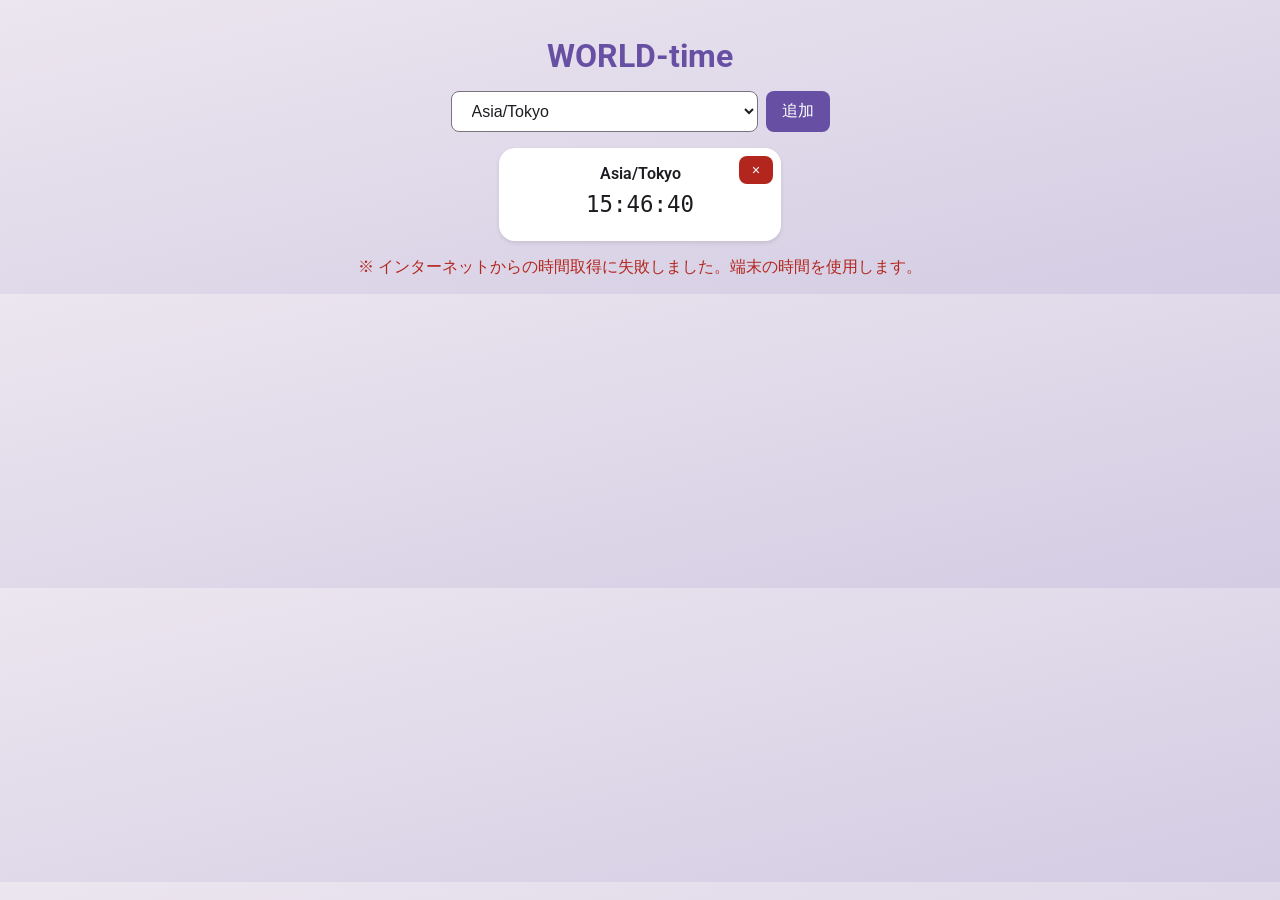
==== index.html @ 31d9c5e5 "version 1.0 password generation app version 1.0" ====
<!DOCTYPE html>
<html lang="ja">
<head>
  <meta charset="UTF-8" />
  <meta name="viewport" content="width=device-width, initial-scale=1" />
  <title>WORLDtime</title>
  <link href="https://fonts.googleapis.com/css2?family=Roboto&display=swap" rel="stylesheet" />
  <link rel="icon" href="icon-light.png" type="image/png" />
  <style>
    :root {
      --md-sys-color-primary: #6750A4;
      --md-sys-color-on-primary: #FFFFFF;
      --md-sys-color-surface: #ECE6F0;
      --md-sys-color-on-surface: #1C1B1F;
      --md-sys-color-error: #B3261E;
      --md-sys-color-outline: #79747E;
    }

    body {
      font-family: 'Roboto', sans-serif;
      margin: 0;
      background: linear-gradient(to bottom right, #ECE6F0, #D3CCE3);
      color: var(--md-sys-color-on-surface);
      padding: 1rem;
    }

    h1 {
      text-align: center;
      font-size: 2rem;
      color: var(--md-sys-color-primary);
      margin-bottom: 1rem;
    }

    .controls {
      display: flex;
      flex-wrap: wrap;
      gap: 0.5rem;
      justify-content: center;
      margin-bottom: 1rem;
    }

    select, button {
      font-size: 1rem;
      padding: 0.6rem 1rem;
      border: none;
      border-radius: 8px;
      cursor: pointer;
      transition: background-color 0.3s ease;
    }

    select {
      background: white;
      color: var(--md-sys-color-on-surface);
      border: 1px solid var(--md-sys-color-outline);
      min-width: 200px;
    }

    button {
      background: var(--md-sys-color-primary);
      color: var(--md-sys-color-on-primary);
    }

    button:hover {
      background: #7F67BE;
    }

    .timezone-container {
      display: flex;
      flex-wrap: wrap;
      gap: 1rem;
      justify-content: center;
    }

    .timezone {
      background: white;
      padding: 1rem;
      border-radius: 16px;
      box-shadow: 0 2px 4px rgba(0,0,0,0.1);
      display: flex;
      flex-direction: column;
      align-items: center;
      min-width: 250px;
      position: relative;
    }

    .label {
      font-weight: 600;
      margin-bottom: 0.5rem;
      text-align: center;
      word-break: break-word;
    }

    .time {
      font-family: monospace;
      font-size: 1.4rem;
      margin-bottom: 0.5rem;
    }

    .remove-button {
      background: var(--md-sys-color-error);
      color: white;
      border: none;
      border-radius: 8px;
      padding: 0.4rem 0.8rem;
      font-size: 0.9rem;
      cursor: pointer;
      position: absolute;
      top: 8px;
      right: 8px;
      transition: background-color 0.3s ease;
    }

    .remove-button:hover {
      background: #9B1B17;
    }

    .error-message {
      color: var(--md-sys-color-error);
      text-align: center;
      margin-top: 1rem;
    }
  </style>
</head>
<body>
  <h1>WORLD-time</h1>

  <div class="controls">
    <select id="timezone-select"></select>
    <button id="add-button">追加</button>
  </div>

  <div class="timezone-container" id="timezones"></div>

  <div class="error-message" id="error-message"></div>

  <script>
    const timezoneSelect = document.getElementById("timezone-select");
    const timezonesContainer = document.getElementById("timezones");
    const errorMessage = document.getElementById("error-message");

    // 時計更新用配列。{id, tz}のオブジェクトを保持
    const clocksToUpdate = [];

    let baseUtcDate = null;
    let basePerformanceTime = null;

    // タイムゾーン一覧をselectに追加
    const allTimezones = Intl.supportedValuesOf("timeZone");
    allTimezones.forEach(tz => {
      const option = document.createElement("option");
      option.value = tz;
      option.textContent = tz;
      timezoneSelect.appendChild(option);
    });

    // ネットからUTC時間を同期
    async function syncTimeFromInternet() {
      try {
        const res = await fetch("https://worldtimeapi.org/api/timezone/Etc/UTC");
        if (!res.ok) throw new Error("Fetch failed");
        const data = await res.json();
        baseUtcDate = new Date(data.utc_datetime);
        basePerformanceTime = performance.now();
        errorMessage.textContent = "";
      } catch (e) {
        baseUtcDate = new Date();
        basePerformanceTime = performance.now();
        errorMessage.textContent = "※ インターネットからの時間取得に失敗しました。端末の時間を使用します。";
      }
    }

    // タイムゾーンを追加
    function addTimezone() {
      const tz = timezoneSelect.value;

      // 一意ID作成（タイムゾーン名＋現在時刻）
      const uniqueId = "tz_" + tz.replace(/[^a-zA-Z0-9]/g, "_") + "_" + Date.now();

      // 時計用要素作成
      const container = document.createElement("div");
      container.className = "timezone";
      container.id = uniqueId;

      container.innerHTML = `
        <div class="label">${tz}</div>
        <div class="time" id="${uniqueId}-time">--:--:--</div>
        <button class="remove-button" aria-label="削除 ${tz}" title="削除 ${tz}">×</button>
      `;

      // 削除ボタンイベント
      container.querySelector(".remove-button").addEventListener("click", () => {
        removeTimezone(uniqueId);
      });

      timezonesContainer.appendChild(container);

      // 更新配列に追加
      clocksToUpdate.push({ id: uniqueId + "-time", tz: tz });
    }

    // タイムゾーン削除
    function removeTimezone(id) {
      // 配列から該当時計を除外
      const idx = clocksToUpdate.findIndex(obj => obj.id === id + "-time");
      if (idx !== -1) clocksToUpdate.splice(idx, 1);

      // 要素削除
      const el = document.getElementById(id);
      if (el) el.remove();
    }

    // 時計更新処理
    function updateClocks() {
      if (!baseUtcDate || basePerformanceTime === null) return;

      const elapsed = performance.now() - basePerformanceTime;
      const nowUtc = new Date(baseUtcDate.getTime() + elapsed);

      clocksToUpdate.forEach(clock => {
        const formatter = new Intl.DateTimeFormat("ja-JP", {
          timeZone: clock.tz,
          hour12: false,
          hour: "2-digit",
          minute: "2-digit",
          second: "2-digit"
        });
        const formattedTime = formatter.format(nowUtc);
        const el = document.getElementById(clock.id);
        if (el) el.textContent = formattedTime;
      });
    }

    // 初期化
    window.addEventListener("DOMContentLoaded", async () => {
      timezoneSelect.value = "Asia/Tokyo";
      await syncTimeFromInternet();
      addTimezone();
      setInterval(updateClocks, 1000);
    });

    document.getElementById("add-button").addEventListener("click", addTimezone);
  </script>
</body>
</html>
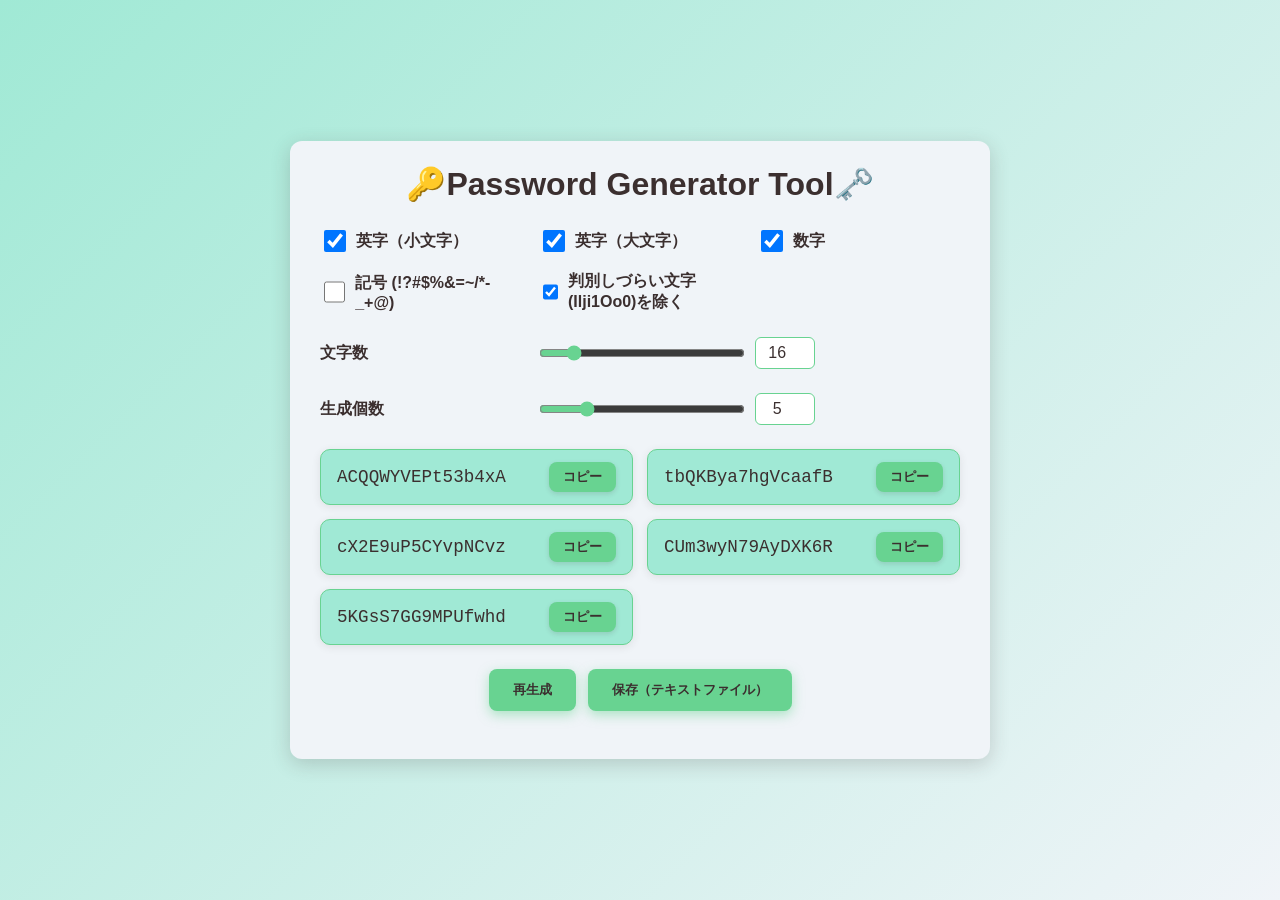
==== commit 50487ab3: "official-version 1.0 password generation app official-version 1.0" ====
--- a/index.html
+++ b/index.html
@@ -1,244 +1,56 @@
-<!DOCTYPE html>
-<html lang="ja">
-<head>
-  <meta charset="UTF-8" />
-  <meta name="viewport" content="width=device-width, initial-scale=1" />
-  <title>WORLDtime</title>
-  <link href="https://fonts.googleapis.com/css2?family=Roboto&display=swap" rel="stylesheet" />
-  <link rel="icon" href="icon-light.png" type="image/png" />
-  <style>
-    :root {
-      --md-sys-color-primary: #6750A4;
-      --md-sys-color-on-primary: #FFFFFF;
-      --md-sys-color-surface: #ECE6F0;
-      --md-sys-color-on-surface: #1C1B1F;
-      --md-sys-color-error: #B3261E;
-      --md-sys-color-outline: #79747E;
-    }
-
-    body {
-      font-family: 'Roboto', sans-serif;
-      margin: 0;
-      background: linear-gradient(to bottom right, #ECE6F0, #D3CCE3);
-      color: var(--md-sys-color-on-surface);
-      padding: 1rem;
-    }
-
-    h1 {
-      text-align: center;
-      font-size: 2rem;
-      color: var(--md-sys-color-primary);
-      margin-bottom: 1rem;
-    }
-
-    .controls {
-      display: flex;
-      flex-wrap: wrap;
-      gap: 0.5rem;
-      justify-content: center;
-      margin-bottom: 1rem;
-    }
-
-    select, button {
-      font-size: 1rem;
-      padding: 0.6rem 1rem;
-      border: none;
-      border-radius: 8px;
-      cursor: pointer;
-      transition: background-color 0.3s ease;
-    }
-
-    select {
-      background: white;
-      color: var(--md-sys-color-on-surface);
-      border: 1px solid var(--md-sys-color-outline);
-      min-width: 200px;
-    }
-
-    button {
-      background: var(--md-sys-color-primary);
-      color: var(--md-sys-color-on-primary);
-    }
-
-    button:hover {
-      background: #7F67BE;
-    }
-
-    .timezone-container {
-      display: flex;
-      flex-wrap: wrap;
-      gap: 1rem;
-      justify-content: center;
-    }
-
-    .timezone {
-      background: white;
-      padding: 1rem;
-      border-radius: 16px;
-      box-shadow: 0 2px 4px rgba(0,0,0,0.1);
-      display: flex;
-      flex-direction: column;
-      align-items: center;
-      min-width: 250px;
-      position: relative;
-    }
-
-    .label {
-      font-weight: 600;
-      margin-bottom: 0.5rem;
-      text-align: center;
-      word-break: break-word;
-    }
-
-    .time {
-      font-family: monospace;
-      font-size: 1.4rem;
-      margin-bottom: 0.5rem;
-    }
-
-    .remove-button {
-      background: var(--md-sys-color-error);
-      color: white;
-      border: none;
-      border-radius: 8px;
-      padding: 0.4rem 0.8rem;
-      font-size: 0.9rem;
-      cursor: pointer;
-      position: absolute;
-      top: 8px;
-      right: 8px;
-      transition: background-color 0.3s ease;
-    }
-
-    .remove-button:hover {
-      background: #9B1B17;
-    }
-
-    .error-message {
-      color: var(--md-sys-color-error);
-      text-align: center;
-      margin-top: 1rem;
-    }
-  </style>
-</head>
-<body>
-  <h1>WORLD-time</h1>
-
-  <div class="controls">
-    <select id="timezone-select"></select>
-    <button id="add-button">追加</button>
-  </div>
-
-  <div class="timezone-container" id="timezones"></div>
-
-  <div class="error-message" id="error-message"></div>
-
-  <script>
-    const timezoneSelect = document.getElementById("timezone-select");
-    const timezonesContainer = document.getElementById("timezones");
-    const errorMessage = document.getElementById("error-message");
-
-    // 時計更新用配列。{id, tz}のオブジェクトを保持
-    const clocksToUpdate = [];
-
-    let baseUtcDate = null;
-    let basePerformanceTime = null;
-
-    // タイムゾーン一覧をselectに追加
-    const allTimezones = Intl.supportedValuesOf("timeZone");
-    allTimezones.forEach(tz => {
-      const option = document.createElement("option");
-      option.value = tz;
-      option.textContent = tz;
-      timezoneSelect.appendChild(option);
-    });
-
-    // ネットからUTC時間を同期
-    async function syncTimeFromInternet() {
-      try {
-        const res = await fetch("https://worldtimeapi.org/api/timezone/Etc/UTC");
-        if (!res.ok) throw new Error("Fetch failed");
-        const data = await res.json();
-        baseUtcDate = new Date(data.utc_datetime);
-        basePerformanceTime = performance.now();
-        errorMessage.textContent = "";
-      } catch (e) {
-        baseUtcDate = new Date();
-        basePerformanceTime = performance.now();
-        errorMessage.textContent = "※ インターネットからの時間取得に失敗しました。端末の時間を使用します。";
-      }
-    }
-
-    // タイムゾーンを追加
-    function addTimezone() {
-      const tz = timezoneSelect.value;
-
-      // 一意ID作成（タイムゾーン名＋現在時刻）
-      const uniqueId = "tz_" + tz.replace(/[^a-zA-Z0-9]/g, "_") + "_" + Date.now();
-
-      // 時計用要素作成
-      const container = document.createElement("div");
-      container.className = "timezone";
-      container.id = uniqueId;
-
-      container.innerHTML = `
-        <div class="label">${tz}</div>
-        <div class="time" id="${uniqueId}-time">--:--:--</div>
-        <button class="remove-button" aria-label="削除 ${tz}" title="削除 ${tz}">×</button>
-      `;
-
-      // 削除ボタンイベント
-      container.querySelector(".remove-button").addEventListener("click", () => {
-        removeTimezone(uniqueId);
-      });
-
-      timezonesContainer.appendChild(container);
-
-      // 更新配列に追加
-      clocksToUpdate.push({ id: uniqueId + "-time", tz: tz });
-    }
-
-    // タイムゾーン削除
-    function removeTimezone(id) {
-      // 配列から該当時計を除外
-      const idx = clocksToUpdate.findIndex(obj => obj.id === id + "-time");
-      if (idx !== -1) clocksToUpdate.splice(idx, 1);
-
-      // 要素削除
-      const el = document.getElementById(id);
-      if (el) el.remove();
-    }
-
-    // 時計更新処理
-    function updateClocks() {
-      if (!baseUtcDate || basePerformanceTime === null) return;
-
-      const elapsed = performance.now() - basePerformanceTime;
-      const nowUtc = new Date(baseUtcDate.getTime() + elapsed);
-
-      clocksToUpdate.forEach(clock => {
-        const formatter = new Intl.DateTimeFormat("ja-JP", {
-          timeZone: clock.tz,
-          hour12: false,
-          hour: "2-digit",
-          minute: "2-digit",
-          second: "2-digit"
-        });
-        const formattedTime = formatter.format(nowUtc);
-        const el = document.getElementById(clock.id);
-        if (el) el.textContent = formattedTime;
-      });
-    }
-
-    // 初期化
-    window.addEventListener("DOMContentLoaded", async () => {
-      timezoneSelect.value = "Asia/Tokyo";
-      await syncTimeFromInternet();
-      addTimezone();
-      setInterval(updateClocks, 1000);
-    });
-
-    document.getElementById("add-button").addEventListener("click", addTimezone);
-  </script>
-</body>
-</html>
+<!DOCTYPE html>
+<html lang="ja">
+<head>
+  <meta charset="UTF-8" />
+  <meta name="viewport" content="width=device-width, initial-scale=1" />
+  <title>🔑Password Generator Tool🗝️</title>
+  <link rel="stylesheet" href="style.css" />
+  <link rel="icon" href="icon-light.svg" type="image/svg+xml" />
+</head>
+<body>
+  <div id="wrapper">
+    <div class="container">
+      <h1>🔑Password Generator Tool🗝️</h1>
+
+      <div class="checkbox-group">
+        <label class="checkbox-label" for="chkLower">
+          <input type="checkbox" id="chkLower" checked />英字（小文字）
+        </label>
+        <label class="checkbox-label" for="chkUpper">
+          <input type="checkbox" id="chkUpper" checked />英字（大文字）
+        </label>
+        <label class="checkbox-label" for="chkNumber">
+          <input type="checkbox" id="chkNumber" checked />数字
+        </label>
+        <label class="checkbox-label" for="chkSymbol">
+          <input type="checkbox" id="chkSymbol" />記号 (!?#$%&=~/*-_+@)
+        </label>
+        <label class="checkbox-label" for="chkExcludeAmbiguous">
+          <input type="checkbox" id="chkExcludeAmbiguous" checked />判別しづらい文字 (Ilji1Oo0)を除く
+        </label>
+      </div>
+
+      <div class="slider-group">
+        <label class="slider-label" for="lengthRange">文字数</label>
+        <input type="range" id="lengthRange" min="8" max="64" value="16" />
+        <input type="number" id="lengthNumber" min="8" max="64" value="16" />
+      </div>
+
+      <div class="slider-group">
+        <label class="slider-label" for="countRange">生成個数</label>
+        <input type="range" id="countRange" min="1" max="20" value="5" />
+        <input type="number" id="countNumber" min="1" max="20" value="5" />
+      </div>
+
+      <div class="results" id="results"></div>
+
+      <div class="buttons">
+        <button id="regenBtn">再生成</button>
+        <button id="saveBtn">保存（テキストファイル）</button>
+      </div>
+    </div>
+  </div>
+
+  <script src="script.js"></script>
+</body>
+</html>
--- a/style.css
+++ b/style.css
@@ -0,0 +1,187 @@
+/* 基本リセットとボックス調整 */
+*,
+*::before,
+*::after {
+  box-sizing: border-box;
+}
+
+html, body {
+  margin: 0;
+  padding: 0;
+  height: 100%;
+}
+
+/* FC2広告の影響を防ぐラッパー */
+#wrapper {
+  display: flex;
+  justify-content: center;
+  align-items: center;
+  min-height: 100vh;
+  padding: 20px;
+  background: linear-gradient(135deg, #A0E9D5, #F0F4F8);
+  font-family: "Segoe UI", Tahoma, Geneva, Verdana, sans-serif;
+  color: #3B2F2F;
+}
+
+/* メインコンテンツ */
+.container {
+  max-width: 700px;
+  width: 100%;
+  background: #F0F4F8;
+  border-radius: 12px;
+  padding: 24px 30px;
+  box-shadow: 0 5px 20px rgb(58 47 47 / 0.2);
+  display: flex;
+  flex-direction: column;
+}
+
+/* タイトル */
+h1 {
+  margin-top: 0;
+  margin-bottom: 24px;
+  text-align: center;
+  font-weight: 700;
+  color: #3B2F2F;
+}
+
+/* チェックボックスグループ */
+.checkbox-group {
+  display: grid;
+  grid-template-columns: repeat(auto-fit, minmax(180px, 1fr));
+  gap: 16px;
+  margin-bottom: 24px;
+}
+
+label.checkbox-label {
+  display: flex;
+  align-items: center;
+  font-weight: 600;
+  cursor: pointer;
+  user-select: none;
+  color: #3B2F2F;
+}
+
+label.checkbox-label input[type="checkbox"] {
+  width: 22px;
+  height: 22px;
+  margin-right: 10px;
+  cursor: pointer;
+}
+
+/* スライダー調整 */
+.slider-group {
+  display: grid;
+  grid-template-columns: repeat(auto-fit, minmax(140px, 1fr));
+  gap: 12px;
+  margin-bottom: 24px;
+  align-items: center;
+}
+
+.slider-label {
+  font-weight: 600;
+  color: #3B2F2F;
+}
+
+input[type="range"] {
+  width: 100%;
+  cursor: pointer;
+  accent-color: #68D391;
+}
+
+input[type="number"] {
+  width: 60px;
+  padding: 6px 8px;
+  font-size: 1em;
+  border-radius: 6px;
+  border: 1px solid #68D391;
+  text-align: center;
+  color: #3B2F2F;
+}
+
+/* 結果表示 */
+.results {
+  display: grid;
+  grid-template-columns: repeat(auto-fit, minmax(280px, 1fr));
+  gap: 14px;
+  margin-bottom: 24px;
+}
+
+.result-item {
+  background: #A0E9D5;
+  border: 1px solid #68D391;
+  border-radius: 10px;
+  padding: 12px 16px;
+  display: flex;
+  justify-content: space-between;
+  align-items: center;
+  font-family: "Courier New", Courier, monospace;
+  font-size: 1.1em;
+  user-select: all;
+  word-break: break-word;
+  color: #3B2F2F;
+  box-shadow: 0 2px 8px rgb(58 47 47 / 0.1);
+}
+
+/* コピー・保存・再生成ボタン統一 */
+.buttons {
+  display: flex;
+  justify-content: center; /* 横中央揃え */
+  gap: 12px;
+  flex-wrap: wrap; /* 狭い画面で折り返し対応 */
+  margin-bottom: 24px;
+}
+
+.buttons button {
+  background: #68D391;
+  color: #3B2F2F;
+  border: none;
+  padding: 12px 24px;
+  border-radius: 8px;
+  font-weight: 700;
+  cursor: pointer;
+  box-shadow: 0 4px 12px rgb(104 211 145 / 0.5);
+  transition: background-color 0.3s ease;
+  flex-shrink: 0;
+}
+
+.buttons button:hover {
+  background: #5A4238;
+  color: #F0F4F8;
+}
+
+/* コピーボタン */
+.copy-btn {
+  background: #68D391;
+  color: #3B2F2F;
+  border: none;
+  border-radius: 8px;
+  padding: 6px 14px;
+  font-weight: 700;
+  cursor: pointer;
+  transition: background-color 0.3s ease;
+  flex-shrink: 0;
+  box-shadow: 0 2px 5px rgb(58 47 47 / 0.15);
+}
+
+.copy-btn:hover {
+  background: #5A4238;
+  color: #F0F4F8;
+}
+
+/* スマホ対応 */
+@media (max-width: 600px) {
+  .checkbox-group,
+  .slider-group,
+  .results {
+    grid-template-columns: 1fr;
+  }
+
+  .buttons {
+    flex-direction: column;
+    gap: 12px;
+  }
+
+  .buttons button {
+    width: 100%;
+  }
+}
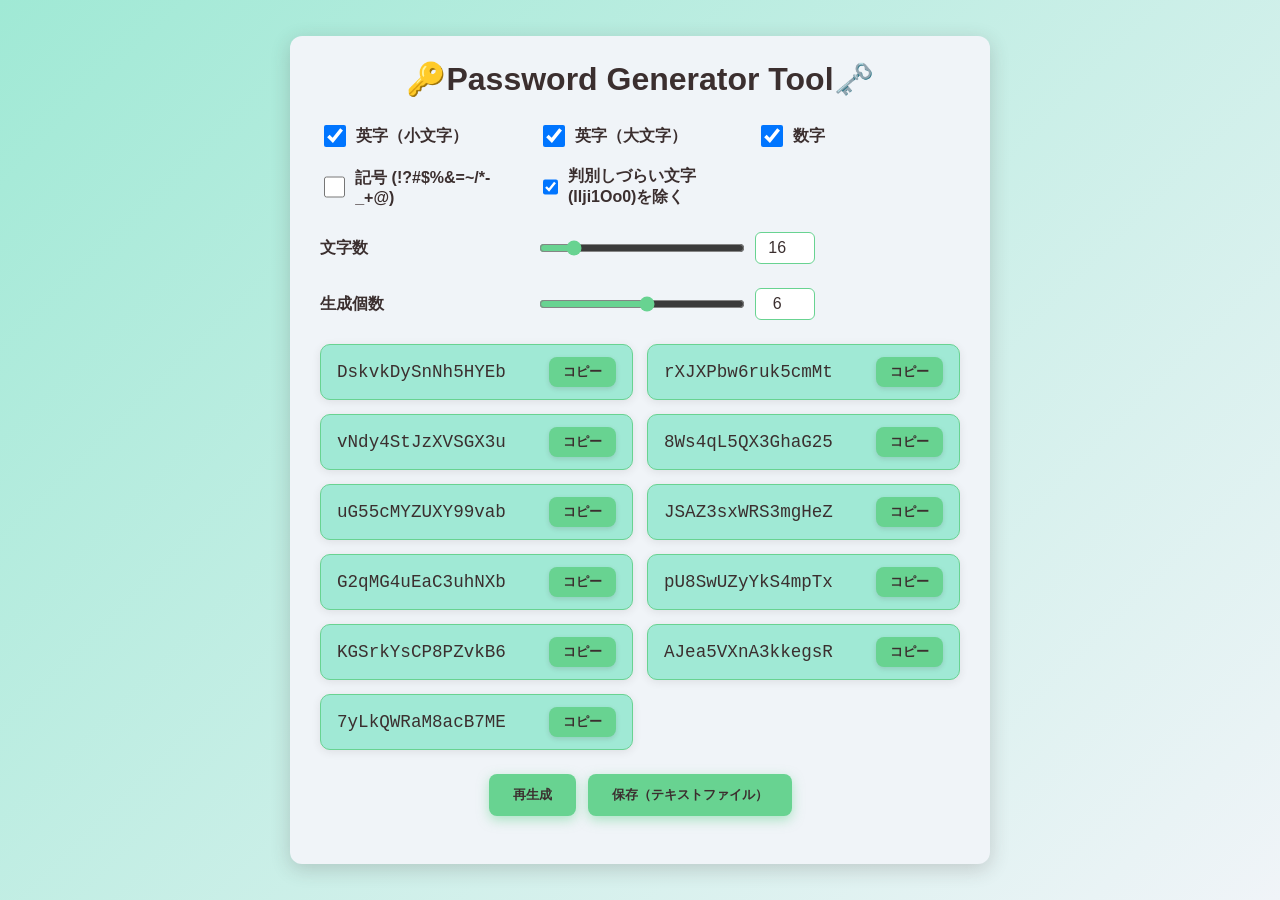
==== commit b2a5fc3e: "official-version 1.1 初期値の生成個数を 5個から6個に変更" ====
--- a/index.html
+++ b/index.html
@@ -38,8 +38,9 @@
 
       <div class="slider-group">
         <label class="slider-label" for="countRange">生成個数</label>
-        <input type="range" id="countRange" min="1" max="20" value="5" />
-        <input type="number" id="countNumber" min="1" max="20" value="5" />
+        <input type="range" id="countRange" min="1" max="20" value="6
+          " />
+        <input type="number" id="countNumber" min="1" max="20" value="6" />
       </div>
 
       <div class="results" id="results"></div>
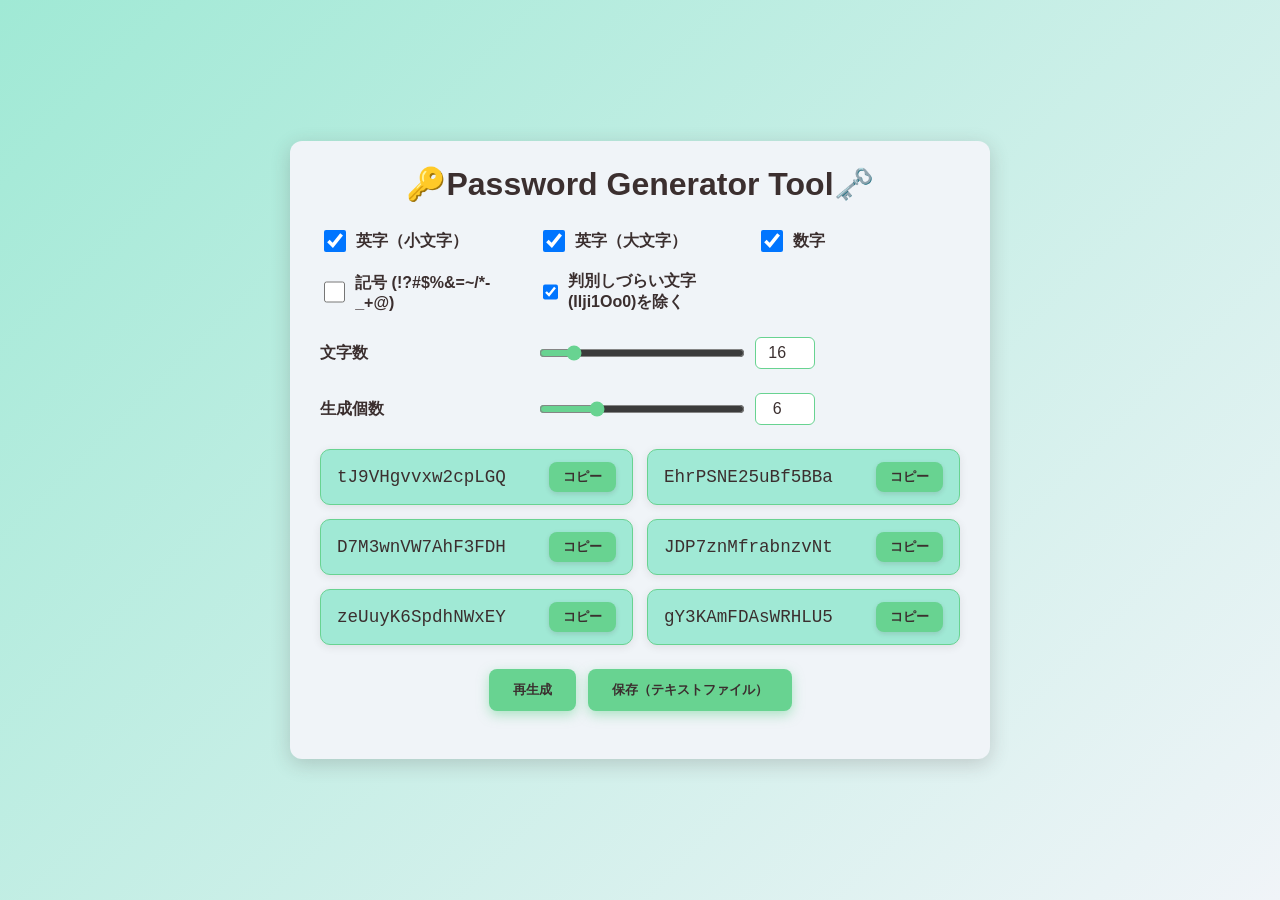
==== commit 37c5acb2: "version 1.2 version 1.1 のCodeミス修正" ====
--- a/index.html
+++ b/index.html
@@ -38,8 +38,7 @@
 
       <div class="slider-group">
         <label class="slider-label" for="countRange">生成個数</label>
-        <input type="range" id="countRange" min="1" max="20" value="6
-          " />
+        <input type="range" id="countRange" min="1" max="20" value="6" />
         <input type="number" id="countNumber" min="1" max="20" value="6" />
       </div>
 
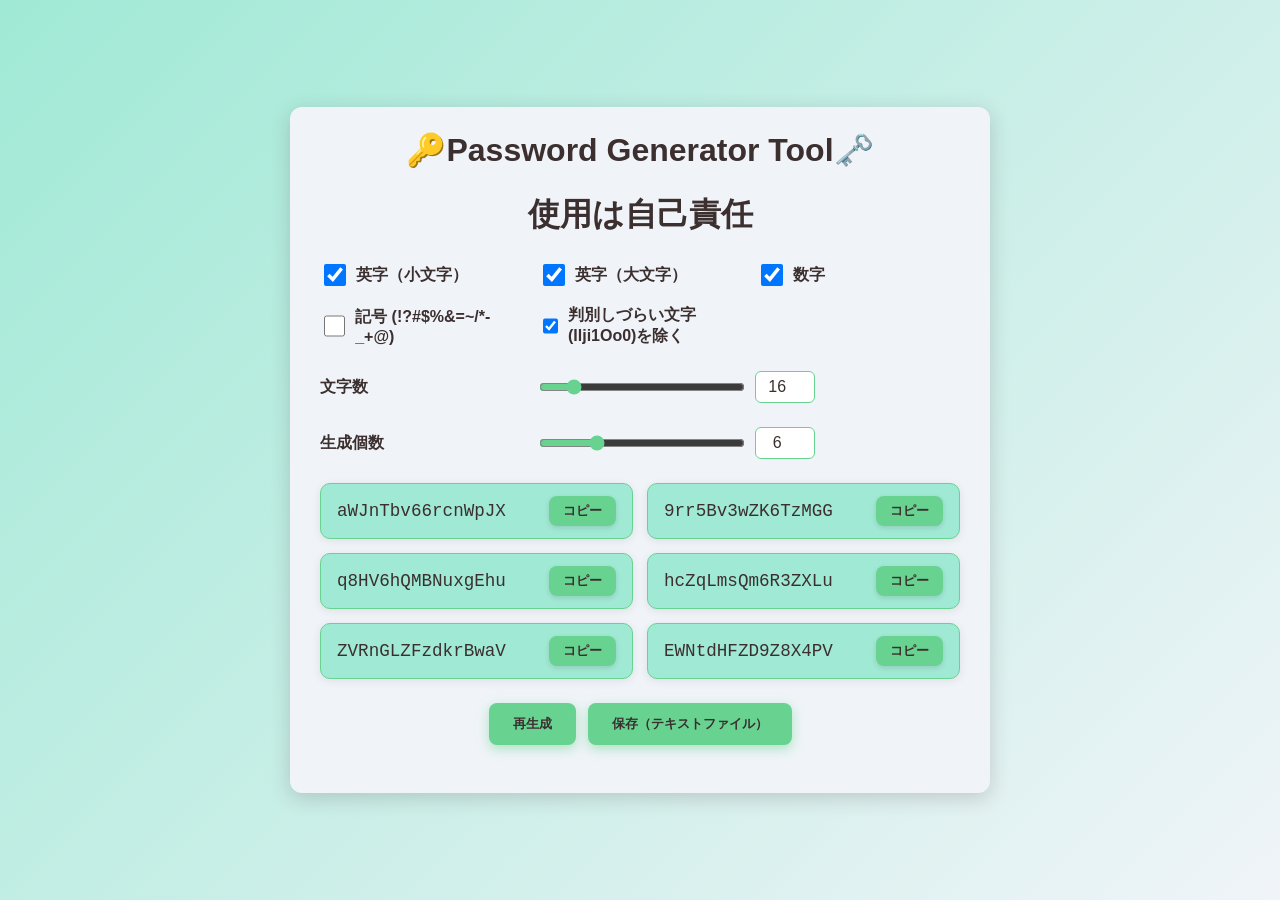
==== commit ef094468: "v1.1 index.html" ====
--- a/index.html
+++ b/index.html
@@ -11,7 +11,7 @@
   <div id="wrapper">
     <div class="container">
       <h1>🔑Password Generator Tool🗝️</h1>
-
+      <h1>使用は自己責任</h1>
       <div class="checkbox-group">
         <label class="checkbox-label" for="chkLower">
           <input type="checkbox" id="chkLower" checked />英字（小文字）
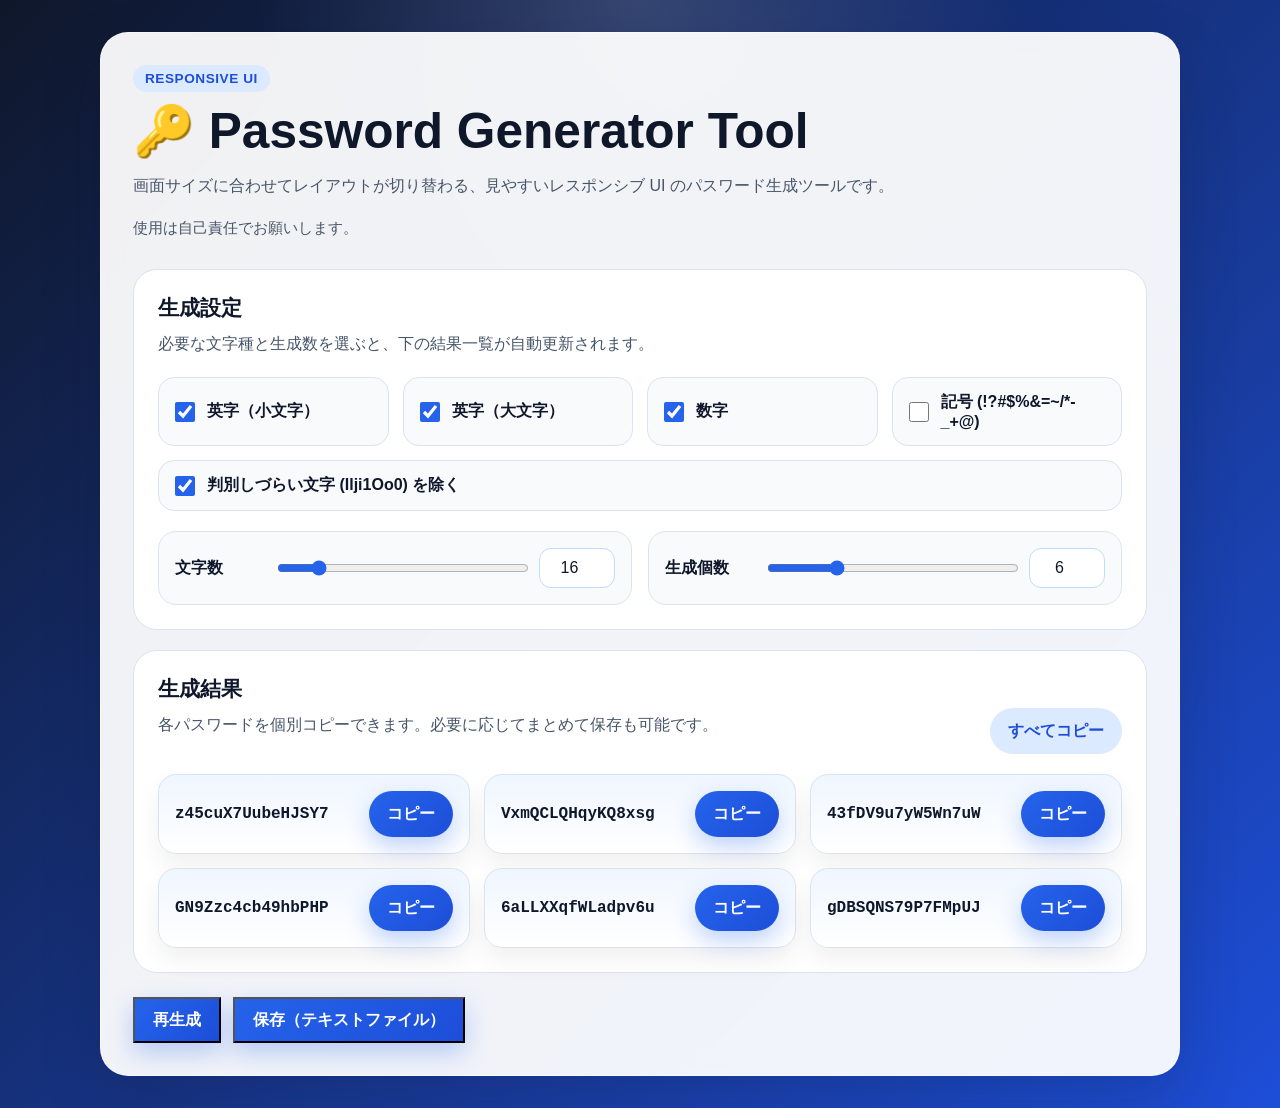
==== commit f3b519c5: "Improve responsive password generator UI" ====
--- a/index.html
+++ b/index.html
@@ -1,56 +1,87 @@
-<!DOCTYPE html>
-<html lang="ja">
-<head>
-  <meta charset="UTF-8" />
-  <meta name="viewport" content="width=device-width, initial-scale=1" />
-  <title>🔑Password Generator Tool🗝️</title>
-  <link rel="stylesheet" href="style.css" />
-  <link rel="icon" href="icon-light.svg" type="image/svg+xml" />
-</head>
-<body>
-  <div id="wrapper">
-    <div class="container">
-      <h1>🔑Password Generator Tool🗝️</h1>
-      <h1>使用は自己責任</h1>
-      <div class="checkbox-group">
-        <label class="checkbox-label" for="chkLower">
-          <input type="checkbox" id="chkLower" checked />英字（小文字）
-        </label>
-        <label class="checkbox-label" for="chkUpper">
-          <input type="checkbox" id="chkUpper" checked />英字（大文字）
-        </label>
-        <label class="checkbox-label" for="chkNumber">
-          <input type="checkbox" id="chkNumber" checked />数字
-        </label>
-        <label class="checkbox-label" for="chkSymbol">
-          <input type="checkbox" id="chkSymbol" />記号 (!?#$%&=~/*-_+@)
-        </label>
-        <label class="checkbox-label" for="chkExcludeAmbiguous">
-          <input type="checkbox" id="chkExcludeAmbiguous" checked />判別しづらい文字 (Ilji1Oo0)を除く
-        </label>
-      </div>
-
-      <div class="slider-group">
-        <label class="slider-label" for="lengthRange">文字数</label>
-        <input type="range" id="lengthRange" min="8" max="64" value="16" />
-        <input type="number" id="lengthNumber" min="8" max="64" value="16" />
-      </div>
-
-      <div class="slider-group">
-        <label class="slider-label" for="countRange">生成個数</label>
-        <input type="range" id="countRange" min="1" max="20" value="6" />
-        <input type="number" id="countNumber" min="1" max="20" value="6" />
-      </div>
-
-      <div class="results" id="results"></div>
-
-      <div class="buttons">
-        <button id="regenBtn">再生成</button>
-        <button id="saveBtn">保存（テキストファイル）</button>
-      </div>
-    </div>
-  </div>
-
-  <script src="script.js"></script>
-</body>
-</html>
+<!DOCTYPE html>
+<html lang="ja">
+<head>
+  <meta charset="UTF-8" />
+  <meta name="viewport" content="width=device-width, initial-scale=1" />
+  <title>🔑 Password Generator Tool</title>
+  <link rel="stylesheet" href="style.css" />
+  <link rel="icon" href="icon-light.svg" type="image/svg+xml" />
+</head>
+<body>
+  <main class="page-shell">
+    <section class="container">
+      <header class="hero">
+        <p class="eyebrow">Responsive UI</p>
+        <h1>🔑 Password Generator Tool</h1>
+        <p class="hero-text">
+          画面サイズに合わせてレイアウトが切り替わる、見やすいレスポンシブ UI のパスワード生成ツールです。
+        </p>
+        <p class="hero-note">使用は自己責任でお願いします。</p>
+      </header>
+
+      <section class="panel" aria-labelledby="settingsHeading">
+        <div class="panel-header">
+          <h2 id="settingsHeading">生成設定</h2>
+          <p>必要な文字種と生成数を選ぶと、下の結果一覧が自動更新されます。</p>
+        </div>
+
+        <div class="checkbox-group">
+          <label class="checkbox-label" for="chkLower">
+            <input type="checkbox" id="chkLower" checked />
+            <span>英字（小文字）</span>
+          </label>
+          <label class="checkbox-label" for="chkUpper">
+            <input type="checkbox" id="chkUpper" checked />
+            <span>英字（大文字）</span>
+          </label>
+          <label class="checkbox-label" for="chkNumber">
+            <input type="checkbox" id="chkNumber" checked />
+            <span>数字</span>
+          </label>
+          <label class="checkbox-label" for="chkSymbol">
+            <input type="checkbox" id="chkSymbol" />
+            <span>記号 (!?#$%&=~/*-_+@)</span>
+          </label>
+          <label class="checkbox-label full-width" for="chkExcludeAmbiguous">
+            <input type="checkbox" id="chkExcludeAmbiguous" checked />
+            <span>判別しづらい文字 (Ilji1Oo0) を除く</span>
+          </label>
+        </div>
+
+        <div class="slider-layout">
+          <div class="slider-group">
+            <label class="slider-label" for="lengthRange">文字数</label>
+            <input type="range" id="lengthRange" min="8" max="64" value="16" />
+            <input type="number" id="lengthNumber" min="8" max="64" value="16" />
+          </div>
+
+          <div class="slider-group">
+            <label class="slider-label" for="countRange">生成個数</label>
+            <input type="range" id="countRange" min="1" max="20" value="6" />
+            <input type="number" id="countNumber" min="1" max="20" value="6" />
+          </div>
+        </div>
+      </section>
+
+      <section class="panel" aria-labelledby="resultsHeading">
+        <div class="panel-header results-header">
+          <div>
+            <h2 id="resultsHeading">生成結果</h2>
+            <p>各パスワードを個別コピーできます。必要に応じてまとめて保存も可能です。</p>
+          </div>
+          <button id="copyAllBtn" class="secondary-btn" type="button">すべてコピー</button>
+        </div>
+
+        <div class="results" id="results" aria-live="polite"></div>
+      </section>
+
+      <div class="buttons">
+        <button id="regenBtn" type="button">再生成</button>
+        <button id="saveBtn" type="button">保存（テキストファイル）</button>
+      </div>
+    </section>
+  </main>
+
+  <script src="script.js"></script>
+</body>
+</html>
--- a/style.css
+++ b/style.css
@@ -1,187 +1,338 @@
-/* 基本リセットとボックス調整 */
-*,
-*::before,
-*::after {
-  box-sizing: border-box;
-}
-
-html, body {
-  margin: 0;
-  padding: 0;
-  height: 100%;
-}
-
-/* FC2広告の影響を防ぐラッパー */
-#wrapper {
-  display: flex;
-  justify-content: center;
-  align-items: center;
-  min-height: 100vh;
-  padding: 20px;
-  background: linear-gradient(135deg, #A0E9D5, #F0F4F8);
-  font-family: "Segoe UI", Tahoma, Geneva, Verdana, sans-serif;
-  color: #3B2F2F;
-}
-
-/* メインコンテンツ */
-.container {
-  max-width: 700px;
-  width: 100%;
-  background: #F0F4F8;
-  border-radius: 12px;
-  padding: 24px 30px;
-  box-shadow: 0 5px 20px rgb(58 47 47 / 0.2);
-  display: flex;
-  flex-direction: column;
-}
-
-/* タイトル */
-h1 {
-  margin-top: 0;
-  margin-bottom: 24px;
-  text-align: center;
-  font-weight: 700;
-  color: #3B2F2F;
-}
-
-/* チェックボックスグループ */
-.checkbox-group {
-  display: grid;
-  grid-template-columns: repeat(auto-fit, minmax(180px, 1fr));
-  gap: 16px;
-  margin-bottom: 24px;
-}
-
-label.checkbox-label {
-  display: flex;
-  align-items: center;
-  font-weight: 600;
-  cursor: pointer;
-  user-select: none;
-  color: #3B2F2F;
-}
-
-label.checkbox-label input[type="checkbox"] {
-  width: 22px;
-  height: 22px;
-  margin-right: 10px;
-  cursor: pointer;
-}
-
-/* スライダー調整 */
-.slider-group {
-  display: grid;
-  grid-template-columns: repeat(auto-fit, minmax(140px, 1fr));
-  gap: 12px;
-  margin-bottom: 24px;
-  align-items: center;
-}
-
-.slider-label {
-  font-weight: 600;
-  color: #3B2F2F;
-}
-
-input[type="range"] {
-  width: 100%;
-  cursor: pointer;
-  accent-color: #68D391;
-}
-
-input[type="number"] {
-  width: 60px;
-  padding: 6px 8px;
-  font-size: 1em;
-  border-radius: 6px;
-  border: 1px solid #68D391;
-  text-align: center;
-  color: #3B2F2F;
-}
-
-/* 結果表示 */
-.results {
-  display: grid;
-  grid-template-columns: repeat(auto-fit, minmax(280px, 1fr));
-  gap: 14px;
-  margin-bottom: 24px;
-}
-
-.result-item {
-  background: #A0E9D5;
-  border: 1px solid #68D391;
-  border-radius: 10px;
-  padding: 12px 16px;
-  display: flex;
-  justify-content: space-between;
-  align-items: center;
-  font-family: "Courier New", Courier, monospace;
-  font-size: 1.1em;
-  user-select: all;
-  word-break: break-word;
-  color: #3B2F2F;
-  box-shadow: 0 2px 8px rgb(58 47 47 / 0.1);
-}
-
-/* コピー・保存・再生成ボタン統一 */
-.buttons {
-  display: flex;
-  justify-content: center; /* 横中央揃え */
-  gap: 12px;
-  flex-wrap: wrap; /* 狭い画面で折り返し対応 */
-  margin-bottom: 24px;
-}
-
-.buttons button {
-  background: #68D391;
-  color: #3B2F2F;
-  border: none;
-  padding: 12px 24px;
-  border-radius: 8px;
-  font-weight: 700;
-  cursor: pointer;
-  box-shadow: 0 4px 12px rgb(104 211 145 / 0.5);
-  transition: background-color 0.3s ease;
-  flex-shrink: 0;
-}
-
-.buttons button:hover {
-  background: #5A4238;
-  color: #F0F4F8;
-}
-
-/* コピーボタン */
-.copy-btn {
-  background: #68D391;
-  color: #3B2F2F;
-  border: none;
-  border-radius: 8px;
-  padding: 6px 14px;
-  font-weight: 700;
-  cursor: pointer;
-  transition: background-color 0.3s ease;
-  flex-shrink: 0;
-  box-shadow: 0 2px 5px rgb(58 47 47 / 0.15);
-}
-
-.copy-btn:hover {
-  background: #5A4238;
-  color: #F0F4F8;
-}
-
-/* スマホ対応 */
-@media (max-width: 600px) {
-  .checkbox-group,
-  .slider-group,
-  .results {
-    grid-template-columns: 1fr;
-  }
-
-  .buttons {
-    flex-direction: column;
-    gap: 12px;
-  }
-
-  .buttons button {
-    width: 100%;
-  }
-}
+*,
+*::before,
+*::after {
+  box-sizing: border-box;
+}
+
+:root {
+  color-scheme: light;
+  --bg-start: #0f172a;
+  --bg-end: #1d4ed8;
+  --surface: rgb(255 255 255 / 0.94);
+  --surface-strong: #ffffff;
+  --line: #dbe3f0;
+  --text-main: #0f172a;
+  --text-sub: #475569;
+  --accent: #2563eb;
+  --accent-strong: #1d4ed8;
+  --accent-soft: #dbeafe;
+  --success: #16a34a;
+  --shadow: 0 24px 60px rgb(15 23 42 / 0.18);
+}
+
+html,
+body {
+  margin: 0;
+  min-height: 100%;
+}
+
+body {
+  font-family: "Inter", "Segoe UI", Tahoma, Geneva, Verdana, sans-serif;
+  color: var(--text-main);
+  background:
+    radial-gradient(circle at top, rgb(255 255 255 / 0.15), transparent 30%),
+    linear-gradient(135deg, var(--bg-start), var(--bg-end));
+}
+
+button,
+input {
+  font: inherit;
+}
+
+.page-shell {
+  min-height: 100vh;
+  padding: 32px 16px;
+}
+
+.container {
+  width: min(100%, 1080px);
+  margin: 0 auto;
+  background: var(--surface);
+  border: 1px solid rgb(255 255 255 / 0.5);
+  border-radius: 28px;
+  padding: 32px;
+  box-shadow: var(--shadow);
+  backdrop-filter: blur(12px);
+}
+
+.hero {
+  margin-bottom: 28px;
+}
+
+.eyebrow {
+  display: inline-flex;
+  align-items: center;
+  margin: 0 0 10px;
+  padding: 6px 12px;
+  border-radius: 999px;
+  background: var(--accent-soft);
+  color: var(--accent-strong);
+  font-size: 0.85rem;
+  font-weight: 700;
+  letter-spacing: 0.04em;
+  text-transform: uppercase;
+}
+
+h1,
+h2,
+p {
+  margin-top: 0;
+}
+
+h1 {
+  margin-bottom: 12px;
+  font-size: clamp(2rem, 4vw, 3.1rem);
+}
+
+.hero-text,
+.hero-note,
+.panel-header p {
+  color: var(--text-sub);
+  line-height: 1.7;
+}
+
+.hero-note {
+  margin-bottom: 0;
+  font-size: 0.95rem;
+}
+
+.panel {
+  background: var(--surface-strong);
+  border: 1px solid var(--line);
+  border-radius: 24px;
+  padding: 24px;
+}
+
+.panel + .panel {
+  margin-top: 20px;
+}
+
+.panel-header {
+  margin-bottom: 20px;
+}
+
+.panel-header h2 {
+  margin-bottom: 8px;
+  font-size: 1.3rem;
+}
+
+.checkbox-group {
+  display: grid;
+  grid-template-columns: repeat(auto-fit, minmax(220px, 1fr));
+  gap: 14px;
+}
+
+.checkbox-label {
+  display: flex;
+  gap: 12px;
+  align-items: center;
+  padding: 14px 16px;
+  border: 1px solid var(--line);
+  border-radius: 16px;
+  background: #f8fafc;
+  cursor: pointer;
+  transition: transform 0.2s ease, border-color 0.2s ease, box-shadow 0.2s ease;
+}
+
+.checkbox-label:hover {
+  transform: translateY(-1px);
+  border-color: #93c5fd;
+  box-shadow: 0 12px 24px rgb(37 99 235 / 0.08);
+}
+
+.checkbox-label input[type="checkbox"] {
+  width: 20px;
+  height: 20px;
+  margin: 0;
+  accent-color: var(--accent);
+  flex-shrink: 0;
+}
+
+.checkbox-label span {
+  font-weight: 600;
+}
+
+.full-width {
+  grid-column: 1 / -1;
+}
+
+.slider-layout {
+  display: grid;
+  grid-template-columns: repeat(auto-fit, minmax(280px, 1fr));
+  gap: 16px;
+  margin-top: 20px;
+}
+
+.slider-group {
+  display: grid;
+  grid-template-columns: 88px minmax(0, 1fr) 76px;
+  gap: 12px;
+  align-items: center;
+  padding: 16px;
+  border-radius: 18px;
+  background: #f8fafc;
+  border: 1px solid var(--line);
+}
+
+.slider-label {
+  font-weight: 700;
+}
+
+input[type="range"] {
+  width: 100%;
+  accent-color: var(--accent);
+}
+
+input[type="number"] {
+  width: 100%;
+  padding: 10px 12px;
+  border: 1px solid #bfdbfe;
+  border-radius: 12px;
+  text-align: center;
+  color: var(--text-main);
+  background: #fff;
+}
+
+.results-header {
+  display: flex;
+  justify-content: space-between;
+  gap: 16px;
+  align-items: end;
+}
+
+.results {
+  display: grid;
+  grid-template-columns: repeat(auto-fit, minmax(280px, 1fr));
+  gap: 14px;
+}
+
+.result-item,
+.empty-state {
+  border-radius: 18px;
+  border: 1px solid var(--line);
+  background: linear-gradient(180deg, #eff6ff, #ffffff);
+  padding: 16px;
+}
+
+.result-item {
+  display: flex;
+  justify-content: space-between;
+  align-items: center;
+  gap: 12px;
+  box-shadow: 0 12px 24px rgb(15 23 42 / 0.06);
+}
+
+.password-text {
+  margin: 0;
+  font-family: "Courier New", Courier, monospace;
+  font-size: 1rem;
+  font-weight: 700;
+  line-height: 1.6;
+  word-break: break-all;
+}
+
+.empty-state {
+  grid-column: 1 / -1;
+  text-align: center;
+  color: var(--text-sub);
+}
+
+.buttons,
+.secondary-btn,
+.copy-btn {
+  display: inline-flex;
+  align-items: center;
+  justify-content: center;
+  border: none;
+  border-radius: 999px;
+  cursor: pointer;
+  font-weight: 700;
+  transition: transform 0.2s ease, box-shadow 0.2s ease, background-color 0.2s ease;
+}
+
+.buttons {
+  margin-top: 24px;
+  gap: 12px;
+  flex-wrap: wrap;
+}
+
+.buttons button,
+.secondary-btn,
+.copy-btn {
+  min-height: 46px;
+  padding: 0 18px;
+}
+
+.buttons button,
+.copy-btn {
+  color: #fff;
+  background: linear-gradient(135deg, var(--accent), var(--accent-strong));
+  box-shadow: 0 10px 24px rgb(37 99 235 / 0.28);
+}
+
+.secondary-btn {
+  color: var(--accent-strong);
+  background: var(--accent-soft);
+}
+
+.buttons button:hover,
+.secondary-btn:hover,
+.copy-btn:hover {
+  transform: translateY(-1px);
+}
+
+.copy-btn.is-success,
+.secondary-btn.is-success {
+  background: #dcfce7;
+  color: var(--success);
+  box-shadow: none;
+}
+
+@media (max-width: 720px) {
+  .container {
+    padding: 20px;
+    border-radius: 22px;
+  }
+
+  .results-header,
+  .slider-group {
+    grid-template-columns: 1fr;
+    align-items: stretch;
+  }
+
+  .results-header {
+    display: grid;
+  }
+
+  .buttons button,
+  .secondary-btn {
+    width: 100%;
+  }
+}
+
+@media (max-width: 520px) {
+  .page-shell {
+    padding: 16px 10px;
+  }
+
+  .panel,
+  .container {
+    padding: 18px;
+  }
+
+  .checkbox-group,
+  .results,
+  .slider-layout {
+    grid-template-columns: 1fr;
+  }
+
+  .result-item {
+    flex-direction: column;
+    align-items: stretch;
+  }
+
+  .copy-btn,
+  .buttons button {
+    width: 100%;
+  }
+}
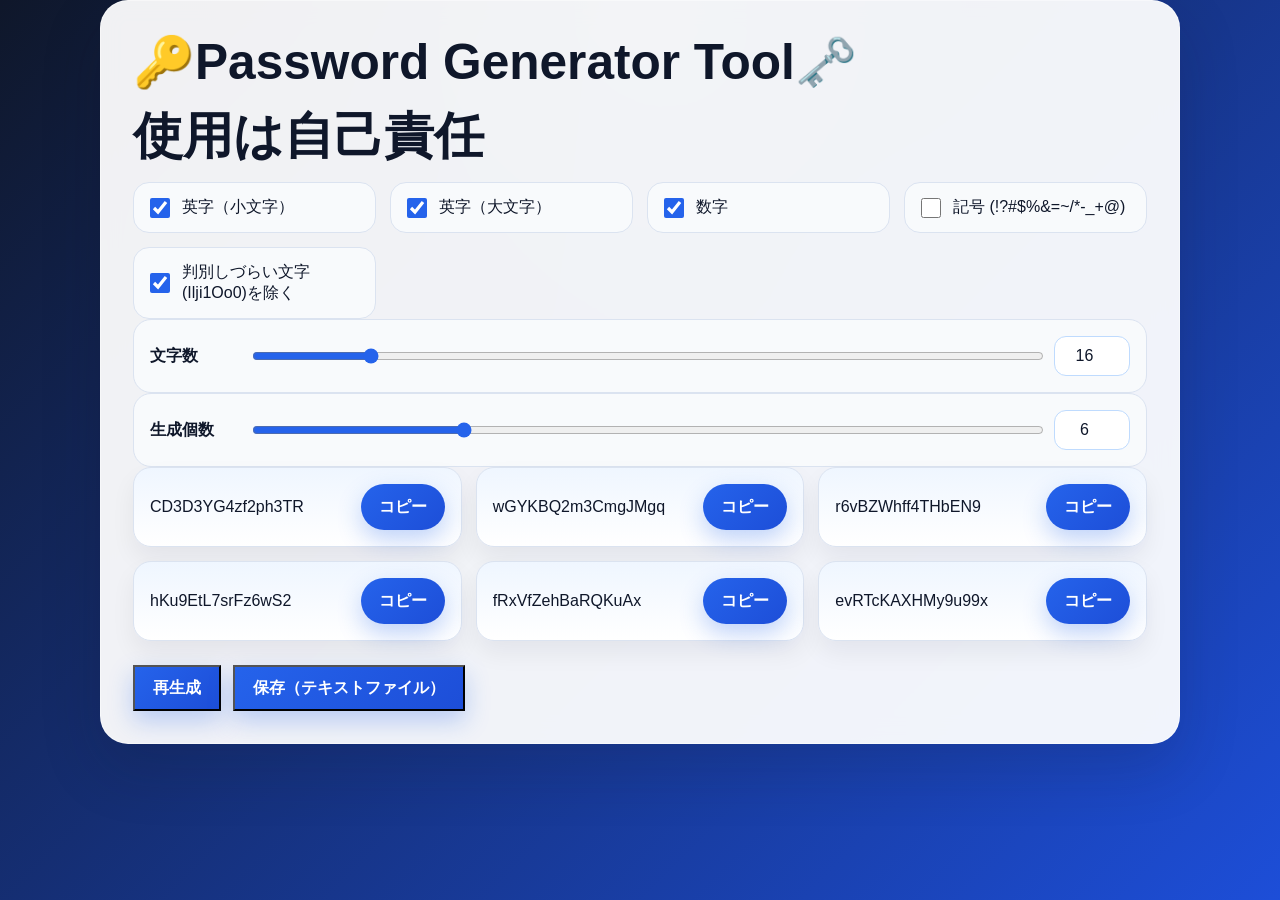
==== commit b984995e: "Fix icon path in HTML and remove sensitive files from deployment artifact" ====
--- a/index.html
+++ b/index.html
@@ -1,87 +1,56 @@
-<!DOCTYPE html>
-<html lang="ja">
-<head>
-  <meta charset="UTF-8" />
-  <meta name="viewport" content="width=device-width, initial-scale=1" />
-  <title>🔑 Password Generator Tool</title>
-  <link rel="stylesheet" href="style.css" />
-  <link rel="icon" href="icon-light.svg" type="image/svg+xml" />
-</head>
-<body>
-  <main class="page-shell">
-    <section class="container">
-      <header class="hero">
-        <p class="eyebrow">Responsive UI</p>
-        <h1>🔑 Password Generator Tool</h1>
-        <p class="hero-text">
-          画面サイズに合わせてレイアウトが切り替わる、見やすいレスポンシブ UI のパスワード生成ツールです。
-        </p>
-        <p class="hero-note">使用は自己責任でお願いします。</p>
-      </header>
-
-      <section class="panel" aria-labelledby="settingsHeading">
-        <div class="panel-header">
-          <h2 id="settingsHeading">生成設定</h2>
-          <p>必要な文字種と生成数を選ぶと、下の結果一覧が自動更新されます。</p>
-        </div>
-
-        <div class="checkbox-group">
-          <label class="checkbox-label" for="chkLower">
-            <input type="checkbox" id="chkLower" checked />
-            <span>英字（小文字）</span>
-          </label>
-          <label class="checkbox-label" for="chkUpper">
-            <input type="checkbox" id="chkUpper" checked />
-            <span>英字（大文字）</span>
-          </label>
-          <label class="checkbox-label" for="chkNumber">
-            <input type="checkbox" id="chkNumber" checked />
-            <span>数字</span>
-          </label>
-          <label class="checkbox-label" for="chkSymbol">
-            <input type="checkbox" id="chkSymbol" />
-            <span>記号 (!?#$%&=~/*-_+@)</span>
-          </label>
-          <label class="checkbox-label full-width" for="chkExcludeAmbiguous">
-            <input type="checkbox" id="chkExcludeAmbiguous" checked />
-            <span>判別しづらい文字 (Ilji1Oo0) を除く</span>
-          </label>
-        </div>
-
-        <div class="slider-layout">
-          <div class="slider-group">
-            <label class="slider-label" for="lengthRange">文字数</label>
-            <input type="range" id="lengthRange" min="8" max="64" value="16" />
-            <input type="number" id="lengthNumber" min="8" max="64" value="16" />
-          </div>
-
-          <div class="slider-group">
-            <label class="slider-label" for="countRange">生成個数</label>
-            <input type="range" id="countRange" min="1" max="20" value="6" />
-            <input type="number" id="countNumber" min="1" max="20" value="6" />
-          </div>
-        </div>
-      </section>
-
-      <section class="panel" aria-labelledby="resultsHeading">
-        <div class="panel-header results-header">
-          <div>
-            <h2 id="resultsHeading">生成結果</h2>
-            <p>各パスワードを個別コピーできます。必要に応じてまとめて保存も可能です。</p>
-          </div>
-          <button id="copyAllBtn" class="secondary-btn" type="button">すべてコピー</button>
-        </div>
-
-        <div class="results" id="results" aria-live="polite"></div>
-      </section>
-
-      <div class="buttons">
-        <button id="regenBtn" type="button">再生成</button>
-        <button id="saveBtn" type="button">保存（テキストファイル）</button>
-      </div>
-    </section>
-  </main>
-
-  <script src="script.js"></script>
-</body>
-</html>
+<!DOCTYPE html>
+<html lang="ja">
+<head>
+  <meta charset="UTF-8" />
+  <meta name="viewport" content="width=device-width, initial-scale=1" />
+  <title>🔑Password Generator Tool🗝️</title>
+  <link rel="stylesheet" href="style.css" />
+  <link rel="icon" href="/icon-light.svg" type="image/svg+xml" />
+</head>
+<body>
+  <div id="wrapper">
+    <div class="container">
+      <h1>🔑Password Generator Tool🗝️</h1>
+      <h1>使用は自己責任</h1>
+      <div class="checkbox-group">
+        <label class="checkbox-label" for="chkLower">
+          <input type="checkbox" id="chkLower" checked />英字（小文字）
+        </label>
+        <label class="checkbox-label" for="chkUpper">
+          <input type="checkbox" id="chkUpper" checked />英字（大文字）
+        </label>
+        <label class="checkbox-label" for="chkNumber">
+          <input type="checkbox" id="chkNumber" checked />数字
+        </label>
+        <label class="checkbox-label" for="chkSymbol">
+          <input type="checkbox" id="chkSymbol" />記号 (!?#$%&=~/*-_+@)
+        </label>
+        <label class="checkbox-label" for="chkExcludeAmbiguous">
+          <input type="checkbox" id="chkExcludeAmbiguous" checked />判別しづらい文字 (Ilji1Oo0)を除く
+        </label>
+      </div>
+
+      <div class="slider-group">
+        <label class="slider-label" for="lengthRange">文字数</label>
+        <input type="range" id="lengthRange" min="8" max="64" value="16" />
+        <input type="number" id="lengthNumber" min="8" max="64" value="16" />
+      </div>
+
+      <div class="slider-group">
+        <label class="slider-label" for="countRange">生成個数</label>
+        <input type="range" id="countRange" min="1" max="20" value="6" />
+        <input type="number" id="countNumber" min="1" max="20" value="6" />
+      </div>
+
+      <div class="results" id="results"></div>
+
+      <div class="buttons">
+        <button id="regenBtn">再生成</button>
+        <button id="saveBtn">保存（テキストファイル）</button>
+      </div>
+    </div>
+  </div>
+
+  <script src="script.js"></script>
+</body>
+</html>
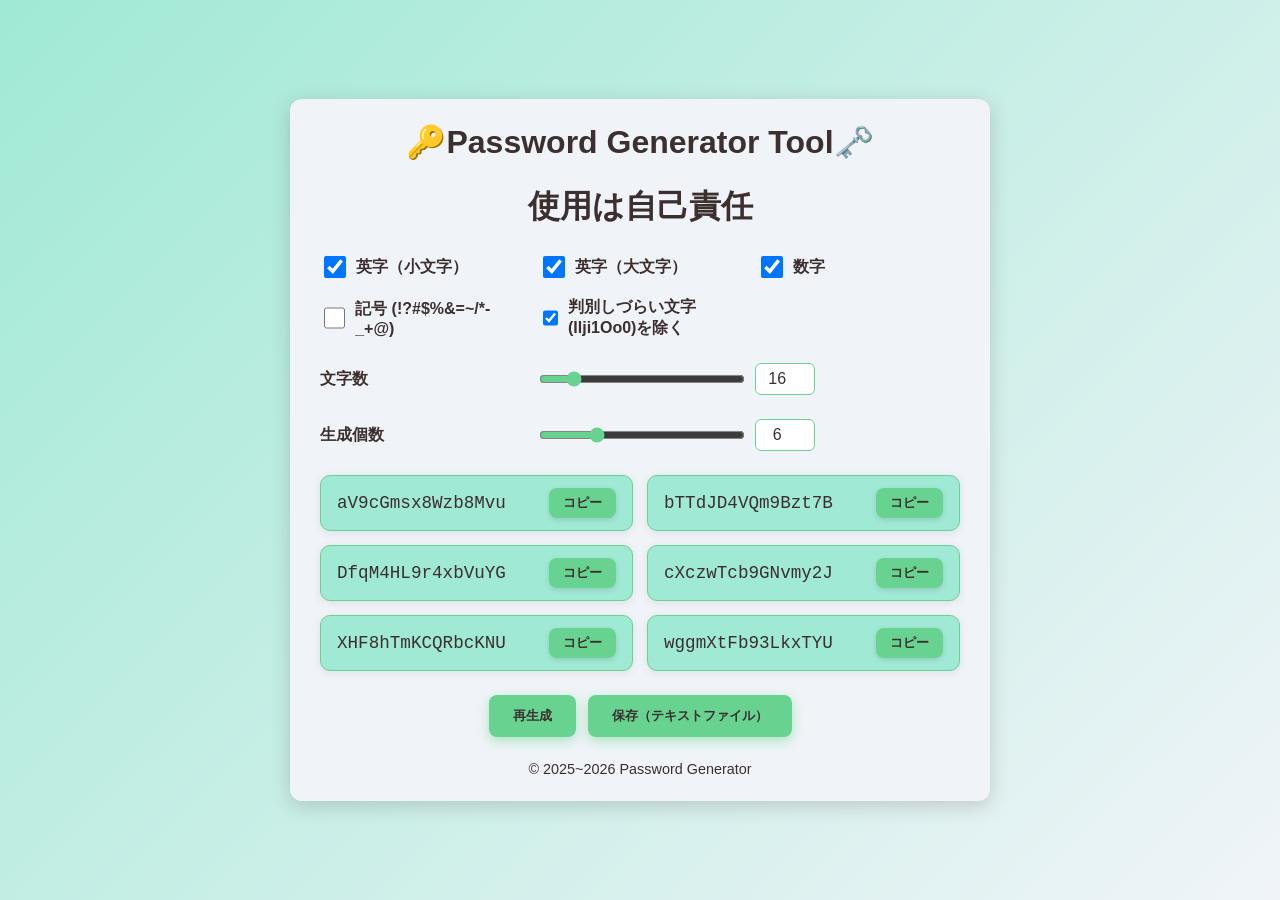
==== commit 97a66624: "feat: add password generator tool with customizable options and styling - Created index.html for the" ====
--- a/index.html
+++ b/index.html
@@ -1,56 +1,58 @@
-<!DOCTYPE html>
-<html lang="ja">
-<head>
-  <meta charset="UTF-8" />
-  <meta name="viewport" content="width=device-width, initial-scale=1" />
-  <title>🔑Password Generator Tool🗝️</title>
-  <link rel="stylesheet" href="style.css" />
-  <link rel="icon" href="/icon-light.svg" type="image/svg+xml" />
-</head>
-<body>
-  <div id="wrapper">
-    <div class="container">
-      <h1>🔑Password Generator Tool🗝️</h1>
-      <h1>使用は自己責任</h1>
-      <div class="checkbox-group">
-        <label class="checkbox-label" for="chkLower">
-          <input type="checkbox" id="chkLower" checked />英字（小文字）
-        </label>
-        <label class="checkbox-label" for="chkUpper">
-          <input type="checkbox" id="chkUpper" checked />英字（大文字）
-        </label>
-        <label class="checkbox-label" for="chkNumber">
-          <input type="checkbox" id="chkNumber" checked />数字
-        </label>
-        <label class="checkbox-label" for="chkSymbol">
-          <input type="checkbox" id="chkSymbol" />記号 (!?#$%&=~/*-_+@)
-        </label>
-        <label class="checkbox-label" for="chkExcludeAmbiguous">
-          <input type="checkbox" id="chkExcludeAmbiguous" checked />判別しづらい文字 (Ilji1Oo0)を除く
-        </label>
-      </div>
-
-      <div class="slider-group">
-        <label class="slider-label" for="lengthRange">文字数</label>
-        <input type="range" id="lengthRange" min="8" max="64" value="16" />
-        <input type="number" id="lengthNumber" min="8" max="64" value="16" />
-      </div>
-
-      <div class="slider-group">
-        <label class="slider-label" for="countRange">生成個数</label>
-        <input type="range" id="countRange" min="1" max="20" value="6" />
-        <input type="number" id="countNumber" min="1" max="20" value="6" />
-      </div>
-
-      <div class="results" id="results"></div>
-
-      <div class="buttons">
-        <button id="regenBtn">再生成</button>
-        <button id="saveBtn">保存（テキストファイル）</button>
-      </div>
-    </div>
-  </div>
-
-  <script src="script.js"></script>
-</body>
-</html>
+<!DOCTYPE html>
+<html lang="ja">
+<head>
+  <meta charset="UTF-8" />
+  <meta name="viewport" content="width=device-width, initial-scale=1" />
+  <title>🔑Password Generator Tool🗝️</title>
+  <link rel="stylesheet" href="style.css" />
+  <link rel="icon" href="/icon-light.svg" type="image/svg+xml" />
+</head>
+<body>
+  <div id="wrapper">
+    <div class="container">
+      <h1>🔑Password Generator Tool🗝️</h1>
+      <h1>使用は自己責任</h1>
+      <div class="checkbox-group">
+        <label class="checkbox-label" for="chkLower">
+          <input type="checkbox" id="chkLower" checked />英字（小文字）
+        </label>
+        <label class="checkbox-label" for="chkUpper">
+          <input type="checkbox" id="chkUpper" checked />英字（大文字）
+        </label>
+        <label class="checkbox-label" for="chkNumber">
+          <input type="checkbox" id="chkNumber" checked />数字
+        </label>
+        <label class="checkbox-label" for="chkSymbol">
+          <input type="checkbox" id="chkSymbol" />記号 (!?#$%&=~/*-_+@)
+        </label>
+        <label class="checkbox-label" for="chkExcludeAmbiguous">
+          <input type="checkbox" id="chkExcludeAmbiguous" checked />判別しづらい文字 (Ilji1Oo0)を除く
+        </label>
+      </div>
+
+      <div class="slider-group">
+        <label class="slider-label" for="lengthRange">文字数</label>
+        <input type="range" id="lengthRange" min="8" max="64" value="16" />
+        <input type="number" id="lengthNumber" min="8" max="64" value="16" />
+      </div>
+
+      <div class="slider-group">
+        <label class="slider-label" for="countRange">生成個数</label>
+        <input type="range" id="countRange" min="1" max="20" value="6" />
+        <input type="number" id="countNumber" min="1" max="20" value="6" />
+      </div>
+
+      <div class="results" id="results"></div>
+
+      <div class="buttons">
+        <button id="regenBtn">再生成</button>
+        <button id="saveBtn">保存（テキストファイル）</button>
+      </div>
+
+      <footer id="footer-copy"></footer>
+    </div>
+  </div>
+
+  <script src="script.js"></script>
+</body>
+</html>
--- a/style.css
+++ b/style.css
@@ -1,337 +1,195 @@
+/* 基本リセットとボックス調整 */
 *,
 *::before,
 *::after {
   box-sizing: border-box;
 }
 
-:root {
-  color-scheme: light;
-  --bg-start: #0f172a;
-  --bg-end: #1d4ed8;
-  --surface: rgb(255 255 255 / 0.94);
-  --surface-strong: #ffffff;
-  --line: #dbe3f0;
-  --text-main: #0f172a;
-  --text-sub: #475569;
-  --accent: #2563eb;
-  --accent-strong: #1d4ed8;
-  --accent-soft: #dbeafe;
-  --success: #16a34a;
-  --shadow: 0 24px 60px rgb(15 23 42 / 0.18);
+html, body {
+  margin: 0;
+  padding: 0;
+  height: 100%;
 }
 
-html,
-body {
-  margin: 0;
-  min-height: 100%;
+/* FC2広告の影響を防ぐラッパー */
+#wrapper {
+  display: flex;
+  justify-content: center;
+  align-items: center;
+  min-height: 100vh;
+  padding: 20px;
+  background: linear-gradient(135deg, #A0E9D5, #F0F4F8);
+  font-family: "Segoe UI", Tahoma, Geneva, Verdana, sans-serif;
+  color: #3B2F2F;
 }
 
-body {
-  font-family: "Inter", "Segoe UI", Tahoma, Geneva, Verdana, sans-serif;
-  color: var(--text-main);
-  background:
-    radial-gradient(circle at top, rgb(255 255 255 / 0.15), transparent 30%),
-    linear-gradient(135deg, var(--bg-start), var(--bg-end));
+/* メインコンテンツ */
+.container {
+  max-width: 700px;
+  width: 100%;
+  background: #F0F4F8;
+  border-radius: 12px;
+  padding: 24px 30px;
+  box-shadow: 0 5px 20px rgb(58 47 47 / 0.2);
+  display: flex;
+  flex-direction: column;
 }
 
-button,
-input {
-  font: inherit;
+/* タイトル */
+h1 {
+  margin-top: 0;
+  margin-bottom: 24px;
+  text-align: center;
+  font-weight: 700;
+  color: #3B2F2F;
 }
 
-.page-shell {
-  min-height: 100vh;
-  padding: 32px 16px;
+/* チェックボックスグループ */
+.checkbox-group {
+  display: grid;
+  grid-template-columns: repeat(auto-fit, minmax(180px, 1fr));
+  gap: 16px;
+  margin-bottom: 24px;
 }
 
-.container {
-  width: min(100%, 1080px);
-  margin: 0 auto;
-  background: var(--surface);
-  border: 1px solid rgb(255 255 255 / 0.5);
-  border-radius: 28px;
-  padding: 32px;
-  box-shadow: var(--shadow);
-  backdrop-filter: blur(12px);
+label.checkbox-label {
+  display: flex;
+  align-items: center;
+  font-weight: 600;
+  cursor: pointer;
+  user-select: none;
+  color: #3B2F2F;
 }
 
-.hero {
-  margin-bottom: 28px;
+label.checkbox-label input[type="checkbox"] {
+  width: 22px;
+  height: 22px;
+  margin-right: 10px;
+  cursor: pointer;
 }
 
-.eyebrow {
-  display: inline-flex;
-  align-items: center;
-  margin: 0 0 10px;
-  padding: 6px 12px;
-  border-radius: 999px;
-  background: var(--accent-soft);
-  color: var(--accent-strong);
-  font-size: 0.85rem;
-  font-weight: 700;
-  letter-spacing: 0.04em;
-  text-transform: uppercase;
-}
-
-h1,
-h2,
-p {
-  margin-top: 0;
-}
-
-h1 {
-  margin-bottom: 12px;
-  font-size: clamp(2rem, 4vw, 3.1rem);
-}
-
-.hero-text,
-.hero-note,
-.panel-header p {
-  color: var(--text-sub);
-  line-height: 1.7;
-}
-
-.hero-note {
-  margin-bottom: 0;
-  font-size: 0.95rem;
-}
-
-.panel {
-  background: var(--surface-strong);
-  border: 1px solid var(--line);
-  border-radius: 24px;
-  padding: 24px;
-}
-
-.panel + .panel {
-  margin-top: 20px;
-}
-
-.panel-header {
-  margin-bottom: 20px;
-}
-
-.panel-header h2 {
-  margin-bottom: 8px;
-  font-size: 1.3rem;
-}
-
-.checkbox-group {
-  display: grid;
-  grid-template-columns: repeat(auto-fit, minmax(220px, 1fr));
-  gap: 14px;
-}
-
-.checkbox-label {
-  display: flex;
-  gap: 12px;
-  align-items: center;
-  padding: 14px 16px;
-  border: 1px solid var(--line);
-  border-radius: 16px;
-  background: #f8fafc;
-  cursor: pointer;
-  transition: transform 0.2s ease, border-color 0.2s ease, box-shadow 0.2s ease;
-}
-
-.checkbox-label:hover {
-  transform: translateY(-1px);
-  border-color: #93c5fd;
-  box-shadow: 0 12px 24px rgb(37 99 235 / 0.08);
-}
-
-.checkbox-label input[type="checkbox"] {
-  width: 20px;
-  height: 20px;
-  margin: 0;
-  accent-color: var(--accent);
-  flex-shrink: 0;
-}
-
-.checkbox-label span {
-  font-weight: 600;
-}
-
-.full-width {
-  grid-column: 1 / -1;
-}
-
-.slider-layout {
-  display: grid;
-  grid-template-columns: repeat(auto-fit, minmax(280px, 1fr));
-  gap: 16px;
-  margin-top: 20px;
-}
-
+/* スライダー調整 */
 .slider-group {
   display: grid;
-  grid-template-columns: 88px minmax(0, 1fr) 76px;
+  grid-template-columns: repeat(auto-fit, minmax(140px, 1fr));
   gap: 12px;
+  margin-bottom: 24px;
   align-items: center;
-  padding: 16px;
-  border-radius: 18px;
-  background: #f8fafc;
-  border: 1px solid var(--line);
 }
 
 .slider-label {
-  font-weight: 700;
+  font-weight: 600;
+  color: #3B2F2F;
 }
 
 input[type="range"] {
   width: 100%;
-  accent-color: var(--accent);
+  cursor: pointer;
+  accent-color: #68D391;
 }
 
 input[type="number"] {
-  width: 100%;
-  padding: 10px 12px;
-  border: 1px solid #bfdbfe;
-  border-radius: 12px;
+  width: 60px;
+  padding: 6px 8px;
+  font-size: 1em;
+  border-radius: 6px;
+  border: 1px solid #68D391;
   text-align: center;
-  color: var(--text-main);
-  background: #fff;
+  color: #3B2F2F;
 }
 
-.results-header {
-  display: flex;
-  justify-content: space-between;
-  gap: 16px;
-  align-items: end;
-}
-
+/* 結果表示 */
 .results {
   display: grid;
   grid-template-columns: repeat(auto-fit, minmax(280px, 1fr));
   gap: 14px;
-}
-
-.result-item,
-.empty-state {
-  border-radius: 18px;
-  border: 1px solid var(--line);
-  background: linear-gradient(180deg, #eff6ff, #ffffff);
-  padding: 16px;
+  margin-bottom: 24px;
 }
 
 .result-item {
+  background: #A0E9D5;
+  border: 1px solid #68D391;
+  border-radius: 10px;
+  padding: 12px 16px;
   display: flex;
   justify-content: space-between;
   align-items: center;
-  gap: 12px;
-  box-shadow: 0 12px 24px rgb(15 23 42 / 0.06);
+  font-family: "Courier New", Courier, monospace;
+  font-size: 1.1em;
+  user-select: all;
+  word-break: break-word;
+  color: #3B2F2F;
+  box-shadow: 0 2px 8px rgb(58 47 47 / 0.1);
 }
 
-.password-text {
-  margin: 0;
-  font-family: "Courier New", Courier, monospace;
-  font-size: 1rem;
-  font-weight: 700;
-  line-height: 1.6;
-  word-break: break-all;
+/* コピー・保存・再生成ボタン統一 */
+.buttons {
+  display: flex;
+  justify-content: center; /* 横中央揃え */
+  gap: 12px;
+  flex-wrap: wrap; /* 狭い画面で折り返し対応 */
+  margin-bottom: 24px;
 }
 
-.empty-state {
-  grid-column: 1 / -1;
+#footer-copy {
   text-align: center;
-  color: var(--text-sub);
+  font-size: 0.9em;
 }
 
-.buttons,
-.secondary-btn,
-.copy-btn {
-  display: inline-flex;
-  align-items: center;
-  justify-content: center;
-  border: none;
-  border-radius: 999px;
-  cursor: pointer;
-  font-weight: 700;
-  transition: transform 0.2s ease, box-shadow 0.2s ease, background-color 0.2s ease;
+#footer-copy .link {
+  color: inherit;
 }
 
-.buttons {
-  margin-top: 24px;
-  gap: 12px;
-  flex-wrap: wrap;
+.buttons button {
+  background: #68D391;
+  color: #3B2F2F;
+  border: none;
+  padding: 12px 24px;
+  border-radius: 8px;
+  font-weight: 700;
+  cursor: pointer;
+  box-shadow: 0 4px 12px rgb(104 211 145 / 0.5);
+  transition: background-color 0.3s ease;
+  flex-shrink: 0;
 }
 
-.buttons button,
-.secondary-btn,
-.copy-btn {
-  min-height: 46px;
-  padding: 0 18px;
+.buttons button:hover {
+  background: #5A4238;
+  color: #F0F4F8;
 }
 
-.buttons button,
+/* コピーボタン */
 .copy-btn {
-  color: #fff;
-  background: linear-gradient(135deg, var(--accent), var(--accent-strong));
-  box-shadow: 0 10px 24px rgb(37 99 235 / 0.28);
+  background: #68D391;
+  color: #3B2F2F;
+  border: none;
+  border-radius: 8px;
+  padding: 6px 14px;
+  font-weight: 700;
+  cursor: pointer;
+  transition: background-color 0.3s ease;
+  flex-shrink: 0;
+  box-shadow: 0 2px 5px rgb(58 47 47 / 0.15);
 }
 
-.secondary-btn {
-  color: var(--accent-strong);
-  background: var(--accent-soft);
+.copy-btn:hover {
+  background: #5A4238;
+  color: #F0F4F8;
 }
 
-.buttons button:hover,
-.secondary-btn:hover,
-.copy-btn:hover {
-  transform: translateY(-1px);
-}
-
-.copy-btn.is-success,
-.secondary-btn.is-success {
-  background: #dcfce7;
-  color: var(--success);
-  box-shadow: none;
-}
-
-@media (max-width: 720px) {
-  .container {
-    padding: 20px;
-    border-radius: 22px;
-  }
-
-  .results-header,
-  .slider-group {
-    grid-template-columns: 1fr;
-    align-items: stretch;
-  }
-
-  .results-header {
-    display: grid;
-  }
-
-  .buttons button,
-  .secondary-btn {
-    width: 100%;
-  }
-}
-
-@media (max-width: 520px) {
-  .page-shell {
-    padding: 16px 10px;
-  }
-
-  .panel,
-  .container {
-    padding: 18px;
-  }
-
+/* スマホ対応 */
+@media (max-width: 600px) {
   .checkbox-group,
-  .results,
-  .slider-layout {
+  .slider-group,
+  .results {
     grid-template-columns: 1fr;
   }
 
-  .result-item {
+  .buttons {
     flex-direction: column;
-    align-items: stretch;
+    gap: 12px;
   }
 
-  .copy-btn,
   .buttons button {
     width: 100%;
   }
